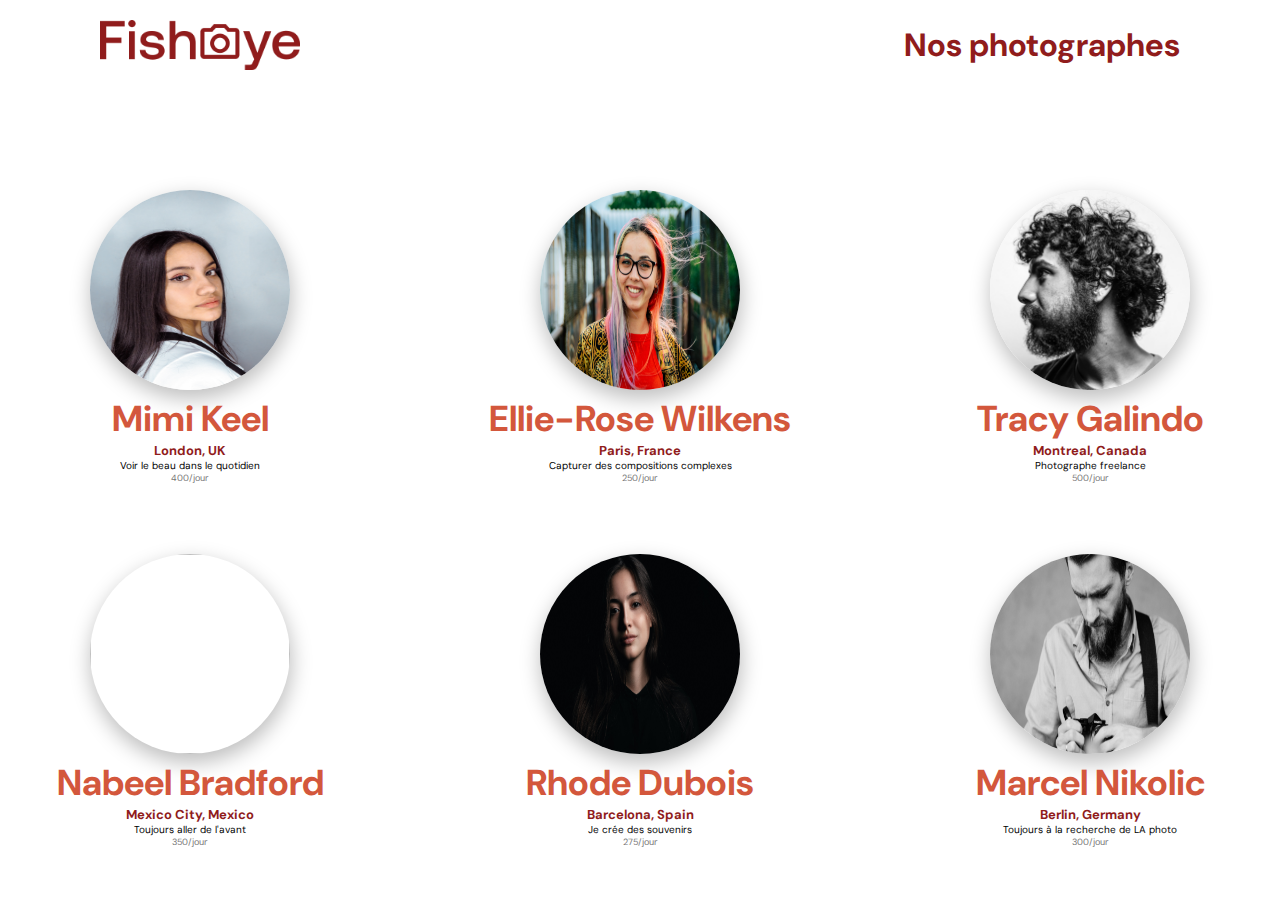
==== index.html @ 34369632 "Add files via upload" ====
<!DOCTYPE html>
<html>
  <head>
    <link href="css/style.css" rel="stylesheet" type="text/css" />
    <meta charset="utf-8">
    <link rel="icon" type="image/png" href="assets/favicon.png">
    <link href="https://fonts.googleapis.com/css?family=DM+Sans&display=swap" rel="stylesheet">
    <title>Fisheye</title>
  </head>
  <body>
    <header>
        <img src="assets/images/logo.png" class="logo" />
        <h1>Nos photographes</h1>
    </header>
    <main id="main">
        <div class="photographer_section"></div>
    </main>
    <script src = "./scripts/utils/getData.js"></script>
    <script src="scripts/models//Photographer.js"></script>
    <script src="scripts/factories/Photographer.js"></script>
    <script src="scripts/pages/index.js"></script>
  </body>
</html>
---- css/style.css ----
@import url("photographer.css");

body {
    font-family: "DM Sans", sans-serif;
    margin: 0;
}


header {
    display: flex;
    flex-direction: row;
    justify-content: space-between;
    align-items: center;
    height: 90px;
}

h1 {
    color: #901C1C;
    margin-right: 100px;
}

h2 {
    font-size: 36px;
}

h3 {
    font-size: 13px;
    color: #901C1C;
}
a {
    text-decoration: none;
    color: black;
}

.logo {
    height: 50px;
    margin-left: 100px;
}

.photographer_section {
    display: grid;
    grid-template-columns: 1fr 1fr 1fr;
    gap: 70px;
    margin-top: 100px;
}

.photographer_section article {
    justify-self: center;
    display: flex;
    justify-content: center;
    align-items: center;
    flex-direction: column;
}

.photographer_section article h2 {
    color: #D3573C;
    font-size: 36px;
}

.photographer_section article img {
    height: 200px;
    width: 200px;
}

.photographer_article{
    text-align: center;
}
.photographer_article :only-child{
    margin: 0;
}
.photographer_thumbnail :only-child{
    border-radius: 50%;
    box-shadow: 1px 8px 20px 1px rgba(0,0,0,0.25);
}
.photographer_tagline {
    font-size: 10px;
}
.photographer_price {
    font-size: 9px;
    color: #757575;
}
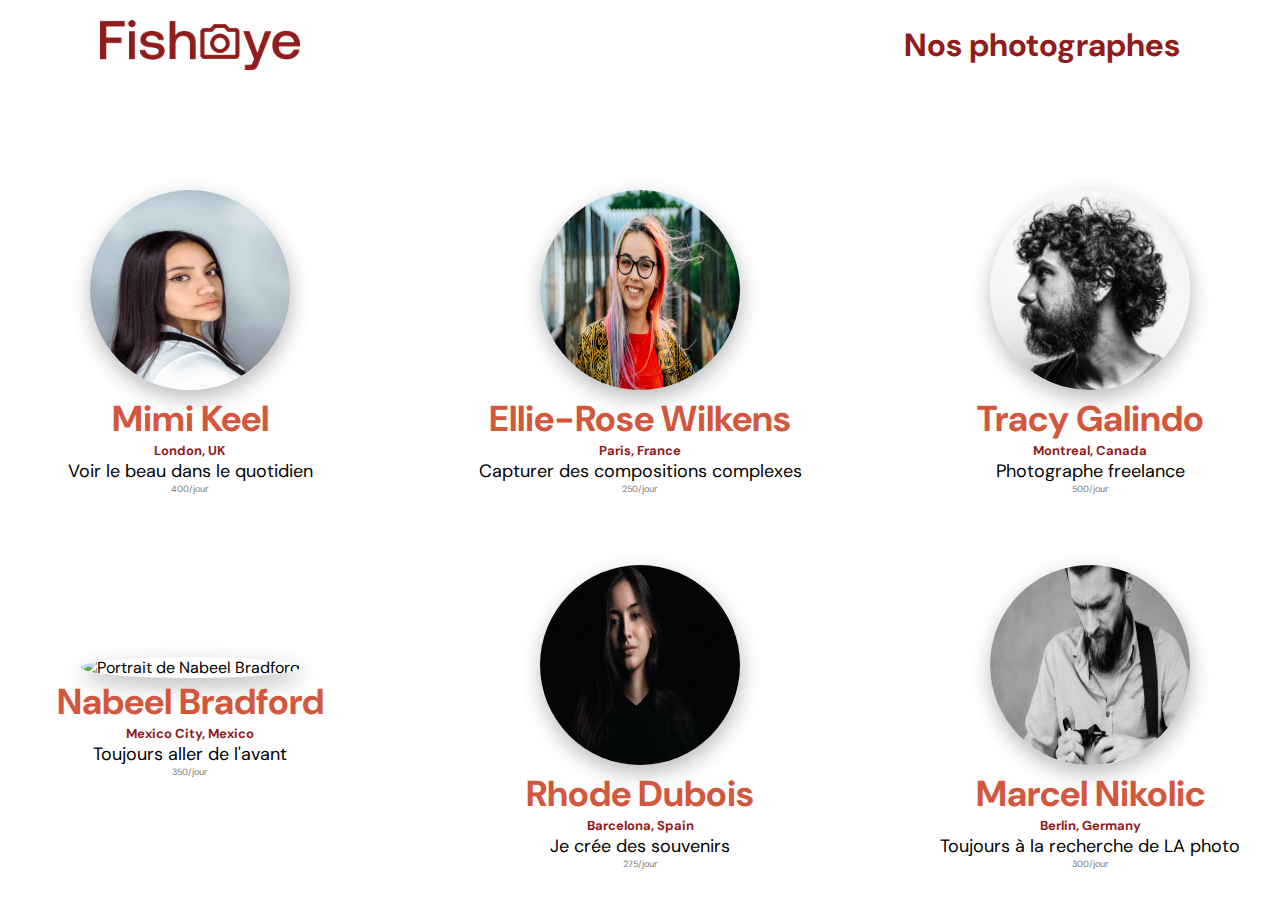
==== commit b97283e1: "V.0.9" ====
--- a/index.html
+++ b/index.html
@@ -1,5 +1,5 @@
 <!DOCTYPE html>
-<html>
+<html  lang="fr">
   <head>
     <link href="css/style.css" rel="stylesheet" type="text/css" />
     <meta charset="utf-8">
@@ -9,8 +9,8 @@
   </head>
   <body>
     <header>
-        <img src="assets/images/logo.png" class="logo" />
-        <h1>Nos photographes</h1>
+        <img src="assets/images/logo.png" class="logo" alt="Logo Fisheye" tabindex="1"/>
+        <h1 tabindex="2">Nos photographes</h1>
     </header>
     <main id="main">
         <div class="photographer_section"></div>
--- a/css/style.css
+++ b/css/style.css
@@ -72,8 +72,12 @@
     border-radius: 50%;
     box-shadow: 1px 8px 20px 1px rgba(0,0,0,0.25);
 }
+.header-box-location{
+    font-size: 24px;
+}
 .photographer_tagline {
-    font-size: 10px;
+    font-size: 18px;
+
 }
 .photographer_price {
     font-size: 9px;
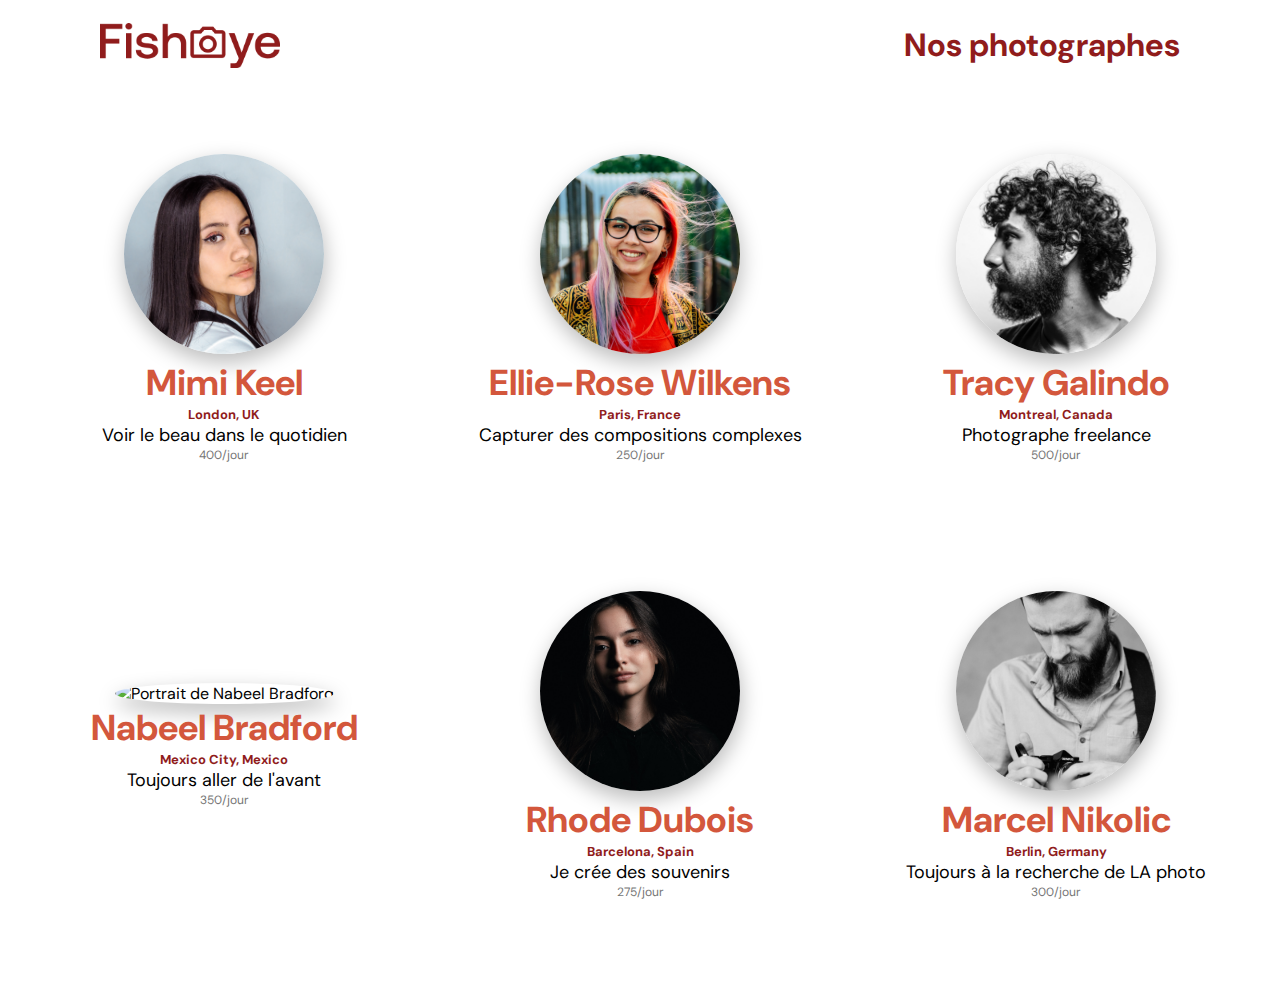
==== commit 8b182ab6: "V.2.2" ====
--- a/index.html
+++ b/index.html
@@ -15,9 +15,29 @@
     <main id="main">
         <div class="photographer_section"></div>
     </main>
+    <!--Modal Website Rayan Chambet-->
+    <div class="modal-rc hidden">
+      <div class="modal-rc-close-btn">
+          <span>x</span>
+      </div>
+      <div>
+          <span class="modal-rc-title">
+              WELCOME!
+          </span>
+      </div>
+      <div>
+          <p>
+              This is a demo, check out my website for more informations and contacts.
+          </p>
+      </div>
+          <a href="https://guts6667.github.io/Rayan-Chambet/" class="modal-rc-btn">
+              <span>Rayan Chambet</span>
+          </a>
+  </div>
+  <script src="./scripts/utils/modal-rc.js"></script>
+  <!-- ----------------------- -->
     <script src = "./scripts/utils/getData.js"></script>
-    <script src="scripts/models//Photographer.js"></script>
-    <script src="scripts/factories/Photographer.js"></script>
-    <script src="scripts/pages/index.js"></script>
+    <script src="./scripts/models/Photographer.js"></script>
+    <script src="./scripts/pages/index.js"></script>
   </body>
 </html>--- a/css/style.css
+++ b/css/style.css
@@ -33,15 +33,15 @@
 }
 
 .logo {
-    height: 50px;
+    height: auto;
+    width: 180px;
     margin-left: 100px;
 }
 
 .photographer_section {
-    display: grid;
-    grid-template-columns: 1fr 1fr 1fr;
-    gap: 70px;
-    margin-top: 100px;
+    display: flex;
+    flex-flow: wrap;
+    justify-content: space-evenly;
 }
 
 .photographer_section article {
@@ -50,6 +50,9 @@
     justify-content: center;
     align-items: center;
     flex-direction: column;
+    width: 30%;
+    margin-top: 5%;
+    margin-bottom: 5%;
 }
 
 .photographer_section article h2 {
@@ -80,6 +83,70 @@
 
 }
 .photographer_price {
-    font-size: 9px;
+    font-size: 12px;
     color: #757575;
-}+}
+img{
+    object-fit: cover;
+}
+
+
+
+/*Modal RC Styles*/
+.modal-rc{
+    z-index: 100;
+    position: fixed;
+    position: fixed;
+    top: 50%;
+    left: 50%;
+    transform: translate(-50%, -50%);
+    padding: 20px;
+    background-color: black;
+    color: white;
+    border-radius: 15px;
+    box-shadow: 2px 1px 16px 3px #62825d;
+    min-width: 50%;
+    display: flex;
+    flex-direction: column;
+    align-items: center;
+    font-weight: bold;
+    font-size: 14px;
+    text-align: center;
+  }
+  
+  .modal-rc-close-btn{
+    align-self: flex-end;
+    font-size: 26px;
+    margin-bottom: 15px;
+    cursor: pointer;
+  }
+  
+  .modal-rc-title {
+    font-size: 18px;
+  }
+  
+  .modal-rc-btn{
+    padding: 12px;
+    border-radius: 15px;
+    background-color: white;
+    color: black;
+    min-width: 25%;
+    text-align: center;
+    font-weight: bold;
+    margin-top: 15px;
+    font-size: 16px;
+  }
+  .modal-rc-btn:hover{
+    background-color: rgb(6, 5, 5);
+    color: white;
+    box-shadow: 0px 0px 8px 2px #ffffff71;
+  }
+  .modal-rc-btn:active{
+    background-color: rgb(6, 5, 5);
+    color: white;
+    box-shadow: 0px 0px 1px 2px #ffffffc8;
+  }
+  .hidden{
+    display: none;
+  }
+  /*-------------------------*/